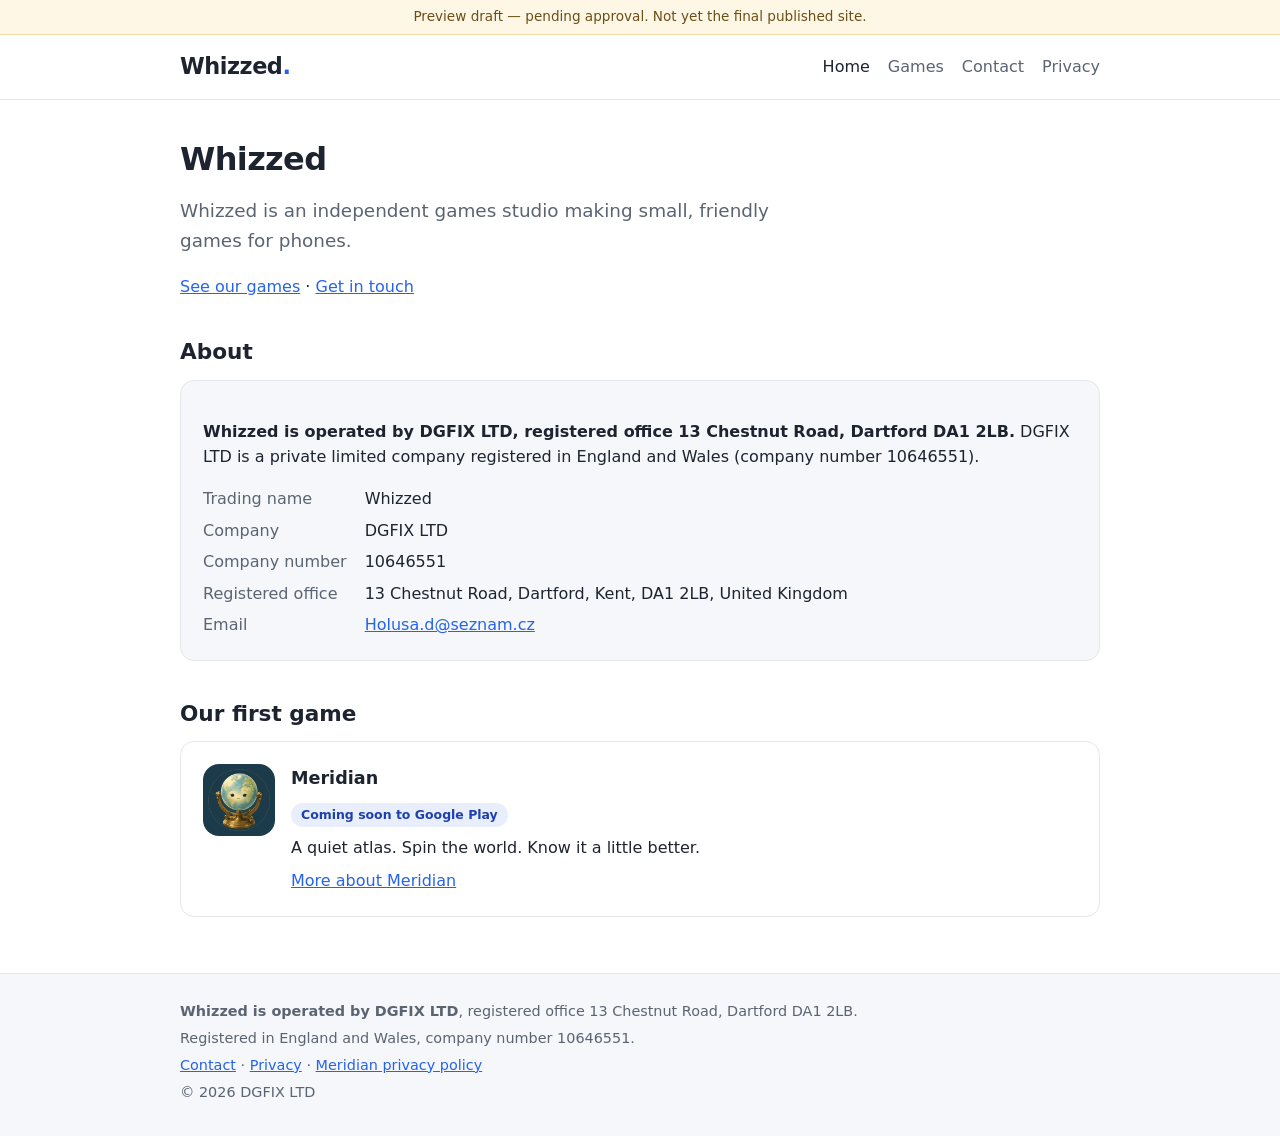
==== index.html @ fcf9a396 "Whizzed site draft: home/about, games, contact, privacy, Meridian privacy policy" ====
<!doctype html>
<html lang="en-GB">
<head>
<meta charset="utf-8">
<meta name="viewport" content="width=device-width,initial-scale=1">
<title>Whizzed — games by DGFIX LTD</title>
<meta name="description" content="Whizzed is an independent games studio operated by DGFIX LTD.">
<meta name="robots" content="noindex">
<link rel="icon" type="image/png" href="assets/img/favicon-32.png">
<link rel="apple-touch-icon" href="assets/img/apple-touch-icon.png">
<link rel="stylesheet" href="assets/site.css">
</head>
<body>
<div class="preview-note">Preview draft — pending approval. Not yet the final published site.</div>
<header class="site"><div class="wrap">
<a class="brand" href="index.html">Whizzed<span>.</span></a>
<nav aria-label="Main"><a href="index.html" aria-current=page>Home</a><a href="games/index.html">Games</a><a href="contact/index.html">Contact</a><a href="privacy/index.html">Privacy</a></nav>
</div></header>
<main><div class="wrap">

<h1>Whizzed</h1>
<p class="lead">Whizzed is an independent games studio making small, friendly games for phones.</p>
<p><a href="games/index.html">See our games</a> · <a href="contact/index.html">Get in touch</a></p>
<h2 id="about">About</h2>
<div class="card soft">
<p><strong>Whizzed is operated by DGFIX LTD, registered office 13 Chestnut Road, Dartford DA1 2LB.</strong> DGFIX LTD is a private limited company registered in England and Wales (company number 10646551).</p>
<dl class="facts">
<dt>Trading name</dt><dd>Whizzed</dd>
<dt>Company</dt><dd>DGFIX LTD</dd>
<dt>Company number</dt><dd>10646551</dd>
<dt>Registered office</dt><dd>13 Chestnut Road, Dartford, Kent, DA1 2LB, United Kingdom</dd>
<dt>Email</dt><dd><a href="mailto:Holusa.d@seznam.cz">Holusa.d@seznam.cz</a></dd>
</dl>
</div>
<h2>Our first game</h2>
<div class="card game">
<img class="icon" src="assets/img/meridian-icon.webp" width="72" height="72" alt="Meridian app icon">
<div><h3 style="margin-top:0">Meridian</h3><span class="badge">Coming soon to Google Play</span>
<p style="margin:0">A quiet atlas. Spin the world. Know it a little better.</p>
<p style="margin:8px 0 0"><a href="games/index.html#meridian">More about Meridian</a></p></div>
</div>

</div></main>
<footer class="site"><div class="wrap">
<p><strong>Whizzed is operated by DGFIX LTD</strong>, registered office 13 Chestnut Road, Dartford DA1 2LB.</p>
<p>Registered in England and Wales, company number 10646551.</p>
<p><a href="contact/index.html">Contact</a> · <a href="privacy/index.html">Privacy</a> · <a href="privacy/meridian/index.html">Meridian privacy policy</a></p>
<p>© 2026 DGFIX LTD</p>
</div></footer>
</body>
</html>
---- assets/site.css ----
:root{--ink:#1d2430;--muted:#5b6472;--line:#e3e6eb;--bg:#ffffff;--soft:#f5f7fa;--accent:#2563eb;--accent-ink:#1e40af}
*{box-sizing:border-box}
html{-webkit-text-size-adjust:100%}
body{margin:0;font:16px/1.6 system-ui,-apple-system,"Segoe UI",Roboto,Helvetica,Arial,sans-serif;color:var(--ink);background:var(--bg)}
a{color:var(--accent)}a:hover{color:var(--accent-ink)}
img{max-width:100%;height:auto;display:block}
.wrap{max-width:960px;margin:0 auto;padding:0 20px}
.preview-note{background:#fff7e6;border-bottom:1px solid #f3dca8;color:#6b4e16;font-size:.85rem;text-align:center;padding:6px 12px}
header.site{border-bottom:1px solid var(--line)}
header.site .wrap{display:flex;align-items:center;justify-content:space-between;gap:16px;flex-wrap:wrap;padding-top:14px;padding-bottom:14px}
.brand{font-weight:800;font-size:1.4rem;letter-spacing:-.02em;color:var(--ink);text-decoration:none}
.brand span{color:var(--accent)}
nav a{color:var(--muted);text-decoration:none;margin-left:18px;font-weight:500}
nav a:first-child{margin-left:0}
nav a[aria-current=page],nav a:hover{color:var(--ink)}
main{padding:40px 0 56px}
h1{font-size:2rem;line-height:1.2;margin:0 0 12px;letter-spacing:-.02em}
h2{font-size:1.35rem;margin:36px 0 10px}
h3{font-size:1.1rem;margin:24px 0 6px}
.lead{font-size:1.15rem;color:var(--muted);max-width:640px}
.card{border:1px solid var(--line);border-radius:14px;padding:22px;background:#fff}
.soft{background:var(--soft)}
.grid{display:grid;gap:20px;grid-template-columns:repeat(auto-fit,minmax(260px,1fr))}
.game{display:flex;gap:16px;align-items:flex-start}
.game img.icon{width:72px;height:72px;border-radius:16px;flex:none}
.badge{display:inline-block;font-size:.78rem;font-weight:600;padding:2px 10px;border-radius:999px;background:#e8eefc;color:var(--accent-ink);margin:4px 0 8px}
.badge.later{background:#eef0f3;color:var(--muted)}
.feature{border-radius:12px;margin:18px 0}
.shots{display:flex;gap:14px;flex-wrap:wrap;margin-top:12px}
.shots img{width:180px;border-radius:12px;border:1px solid var(--line)}
dl.facts{display:grid;grid-template-columns:max-content 1fr;gap:6px 18px;margin:0}
dl.facts dt{color:var(--muted)}dl.facts dd{margin:0}
.policy{max-width:760px}
.policy li{margin:4px 0}
footer.site{border-top:1px solid var(--line);background:var(--soft);color:var(--muted);font-size:.9rem}
footer.site .wrap{padding-top:22px;padding-bottom:28px}
footer.site p{margin:4px 0}
@media (max-width:560px){h1{font-size:1.6rem}nav a{margin-left:12px}.game{flex-direction:column}}
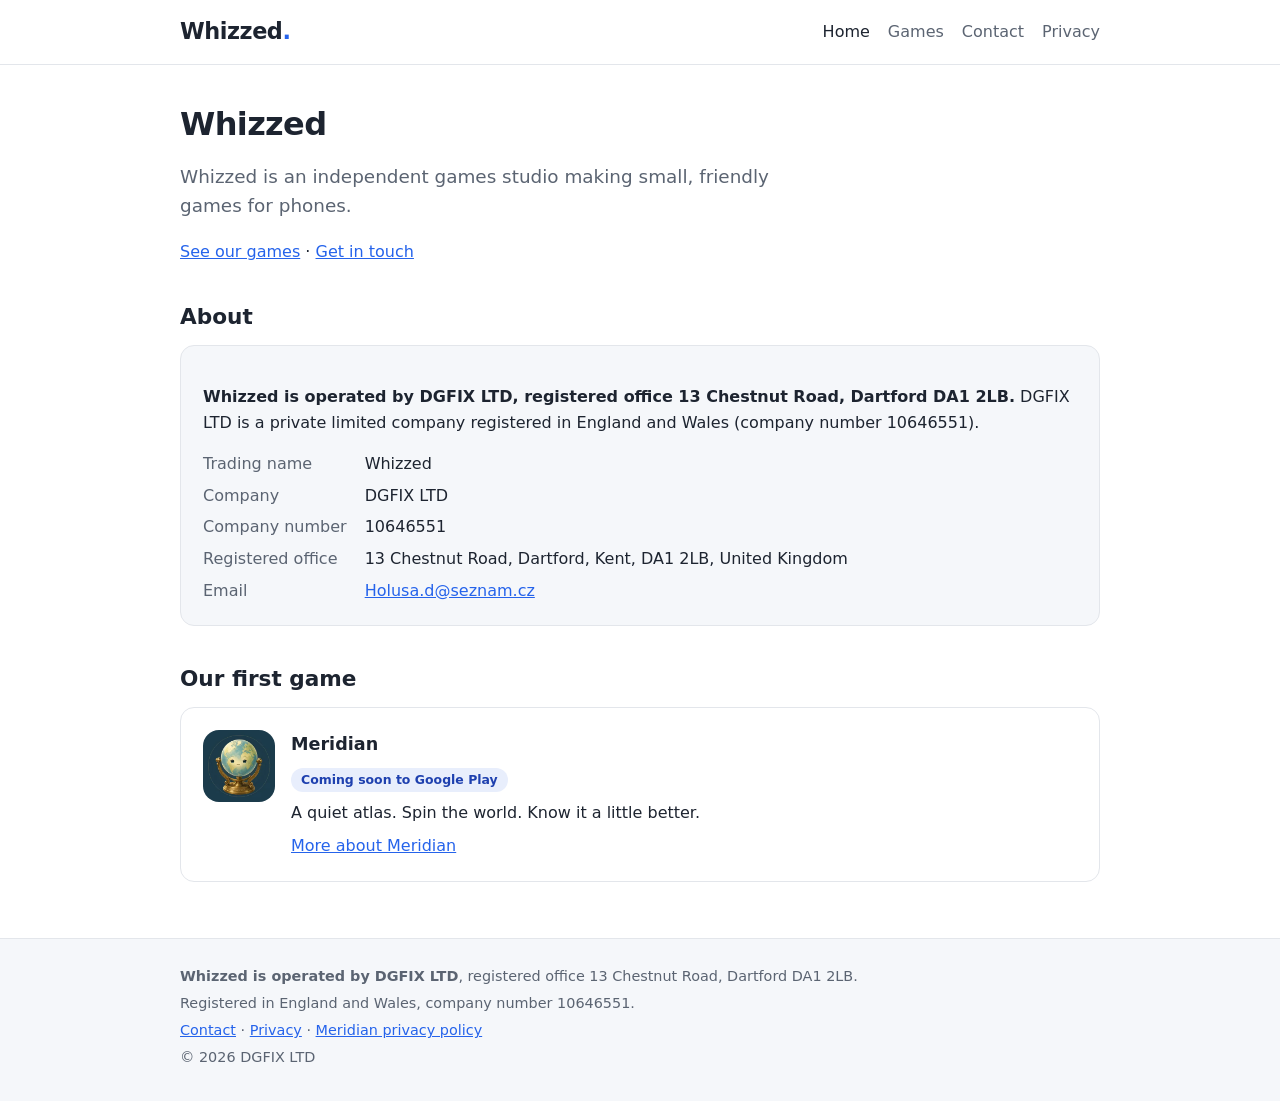
==== commit c3026953: "Rebuild without preview banner and noindex" ====
--- a/index.html
+++ b/index.html
@@ -5,13 +5,13 @@
 <meta name="viewport" content="width=device-width,initial-scale=1">
 <title>Whizzed — games by DGFIX LTD</title>
 <meta name="description" content="Whizzed is an independent games studio operated by DGFIX LTD.">
-<meta name="robots" content="noindex">
+
 <link rel="icon" type="image/png" href="assets/img/favicon-32.png">
 <link rel="apple-touch-icon" href="assets/img/apple-touch-icon.png">
 <link rel="stylesheet" href="assets/site.css">
 </head>
 <body>
-<div class="preview-note">Preview draft — pending approval. Not yet the final published site.</div>
+
 <header class="site"><div class="wrap">
 <a class="brand" href="index.html">Whizzed<span>.</span></a>
 <nav aria-label="Main"><a href="index.html" aria-current=page>Home</a><a href="games/index.html">Games</a><a href="contact/index.html">Contact</a><a href="privacy/index.html">Privacy</a></nav>
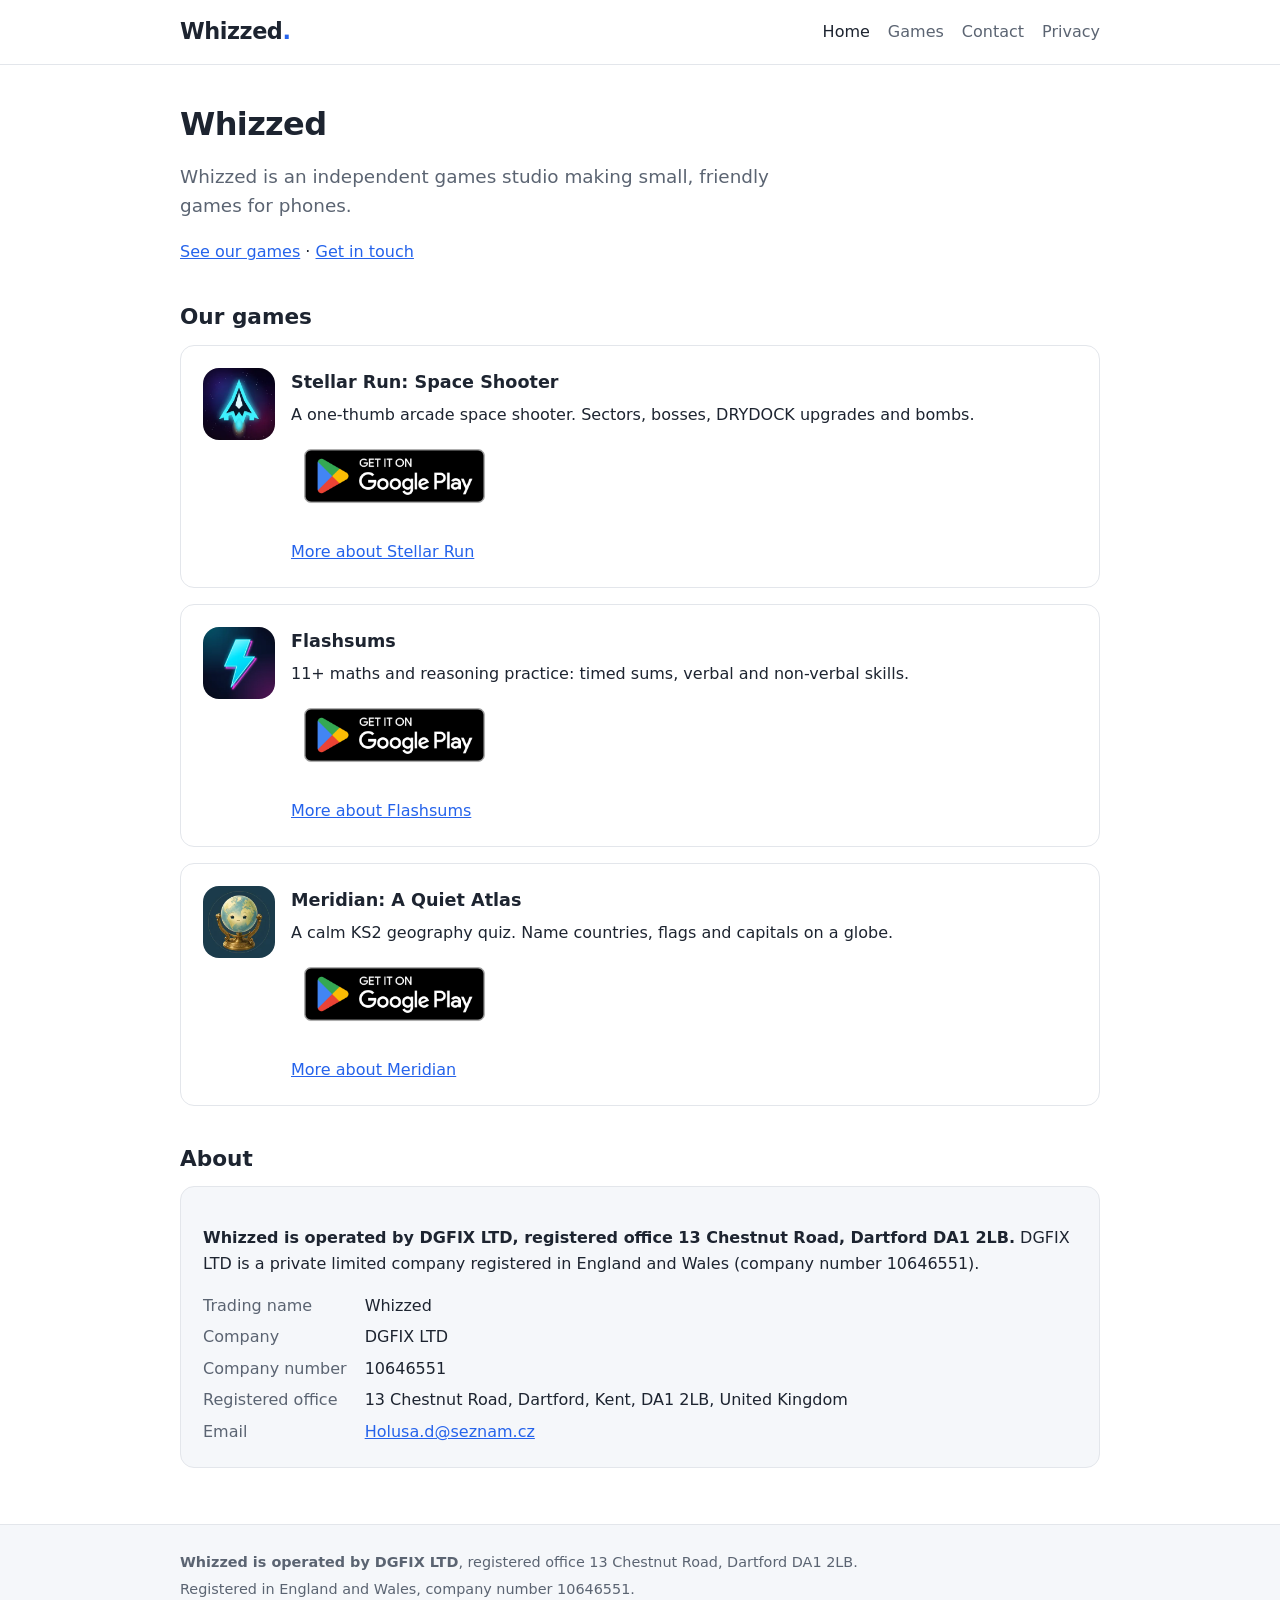
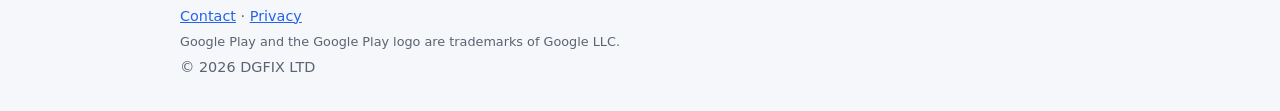
==== commit 6b2c0ce2: "Show the three live Play apps, with landing pages and a Stellar privacy policy Update Home and Games" ====
--- a/index.html
+++ b/index.html
@@ -4,7 +4,7 @@
 <meta charset="utf-8">
 <meta name="viewport" content="width=device-width,initial-scale=1">
 <title>Whizzed — games by DGFIX LTD</title>
-<meta name="description" content="Whizzed is an independent games studio operated by DGFIX LTD.">
+<meta name="description" content="Whizzed is an independent games studio operated by DGFIX LTD. Games include Stellar Run, Flashsums and Meridian, on Google Play.">
 
 <link rel="icon" type="image/png" href="assets/img/favicon-32.png">
 <link rel="apple-touch-icon" href="assets/img/apple-touch-icon.png">
@@ -21,6 +21,34 @@
 <h1>Whizzed</h1>
 <p class="lead">Whizzed is an independent games studio making small, friendly games for phones.</p>
 <p><a href="games/index.html">See our games</a> · <a href="contact/index.html">Get in touch</a></p>
+<h2>Our games</h2>
+<div class="card game" id="home-stellar-run">
+<img class="icon" src="assets/img/stellar-run-icon.webp" width="72" height="72" alt="Stellar Run app icon">
+<div>
+<h3 style="margin-top:0">Stellar Run: Space Shooter</h3>
+<p style="margin:0">A one-thumb arcade space shooter. Sectors, bosses, DRYDOCK upgrades and bombs.</p>
+<a class="play-badge" href="https://play.google.com/store/apps/details?id=com.stellarrun.game"><img src="assets/img/google-play-badge.png" alt="Get it on Google Play" width="646" height="250"></a>
+<p style="margin:8px 0 0"><a href="games/stellar-run/index.html">More about Stellar Run</a></p>
+</div>
+</div>
+<div class="card game" id="home-flashsums" style="margin-top:16px">
+<img class="icon" src="assets/img/flashsums-icon.webp" width="72" height="72" alt="Flashsums app icon">
+<div>
+<h3 style="margin-top:0">Flashsums</h3>
+<p style="margin:0">11+ maths and reasoning practice: timed sums, verbal and non-verbal skills.</p>
+<a class="play-badge" href="https://play.google.com/store/apps/details?id=com.whizzed.flashsums"><img src="assets/img/google-play-badge.png" alt="Get it on Google Play" width="646" height="250"></a>
+<p style="margin:8px 0 0"><a href="games/flashsums/index.html">More about Flashsums</a></p>
+</div>
+</div>
+<div class="card game" id="home-meridian" style="margin-top:16px">
+<img class="icon" src="assets/img/meridian-icon.webp" width="72" height="72" alt="Meridian app icon">
+<div>
+<h3 style="margin-top:0">Meridian: A Quiet Atlas</h3>
+<p style="margin:0">A calm KS2 geography quiz. Name countries, flags and capitals on a globe.</p>
+<a class="play-badge" href="https://play.google.com/store/apps/details?id=com.whizzed.meridian"><img src="assets/img/google-play-badge.png" alt="Get it on Google Play" width="646" height="250"></a>
+<p style="margin:8px 0 0"><a href="games/meridian/index.html">More about Meridian</a></p>
+</div>
+</div>
 <h2 id="about">About</h2>
 <div class="card soft">
 <p><strong>Whizzed is operated by DGFIX LTD, registered office 13 Chestnut Road, Dartford DA1 2LB.</strong> DGFIX LTD is a private limited company registered in England and Wales (company number 10646551).</p>
@@ -32,19 +60,13 @@
 <dt>Email</dt><dd><a href="mailto:Holusa.d@seznam.cz">Holusa.d@seznam.cz</a></dd>
 </dl>
 </div>
-<h2>Our first game</h2>
-<div class="card game">
-<img class="icon" src="assets/img/meridian-icon.webp" width="72" height="72" alt="Meridian app icon">
-<div><h3 style="margin-top:0">Meridian</h3><span class="badge">Coming soon to Google Play</span>
-<p style="margin:0">A quiet atlas. Spin the world. Know it a little better.</p>
-<p style="margin:8px 0 0"><a href="games/index.html#meridian">More about Meridian</a></p></div>
-</div>
 
 </div></main>
 <footer class="site"><div class="wrap">
 <p><strong>Whizzed is operated by DGFIX LTD</strong>, registered office 13 Chestnut Road, Dartford DA1 2LB.</p>
 <p>Registered in England and Wales, company number 10646551.</p>
-<p><a href="contact/index.html">Contact</a> · <a href="privacy/index.html">Privacy</a> · <a href="privacy/meridian/index.html">Meridian privacy policy</a></p>
+<p><a href="contact/index.html">Contact</a> · <a href="privacy/index.html">Privacy</a></p>
+<p class="play-legal">Google Play and the Google Play logo are trademarks of Google LLC.</p>
 <p>© 2026 DGFIX LTD</p>
 </div></footer>
 </body>
--- a/assets/site.css
+++ b/assets/site.css
@@ -36,3 +36,8 @@
 footer.site .wrap{padding-top:22px;padding-bottom:28px}
 footer.site p{margin:4px 0}
 @media (max-width:560px){h1{font-size:1.6rem}nav a{margin-left:12px}.game{flex-direction:column}}
+.play-badge{display:inline-block;margin:8px 0;line-height:0}
+.play-badge img{height:80px;width:auto;max-width:260px;display:block}
+.play-legal{font-size:.8rem;color:var(--muted)}
+.more-games{margin-top:28px}
+.more-games ul{padding-left:1.2em}
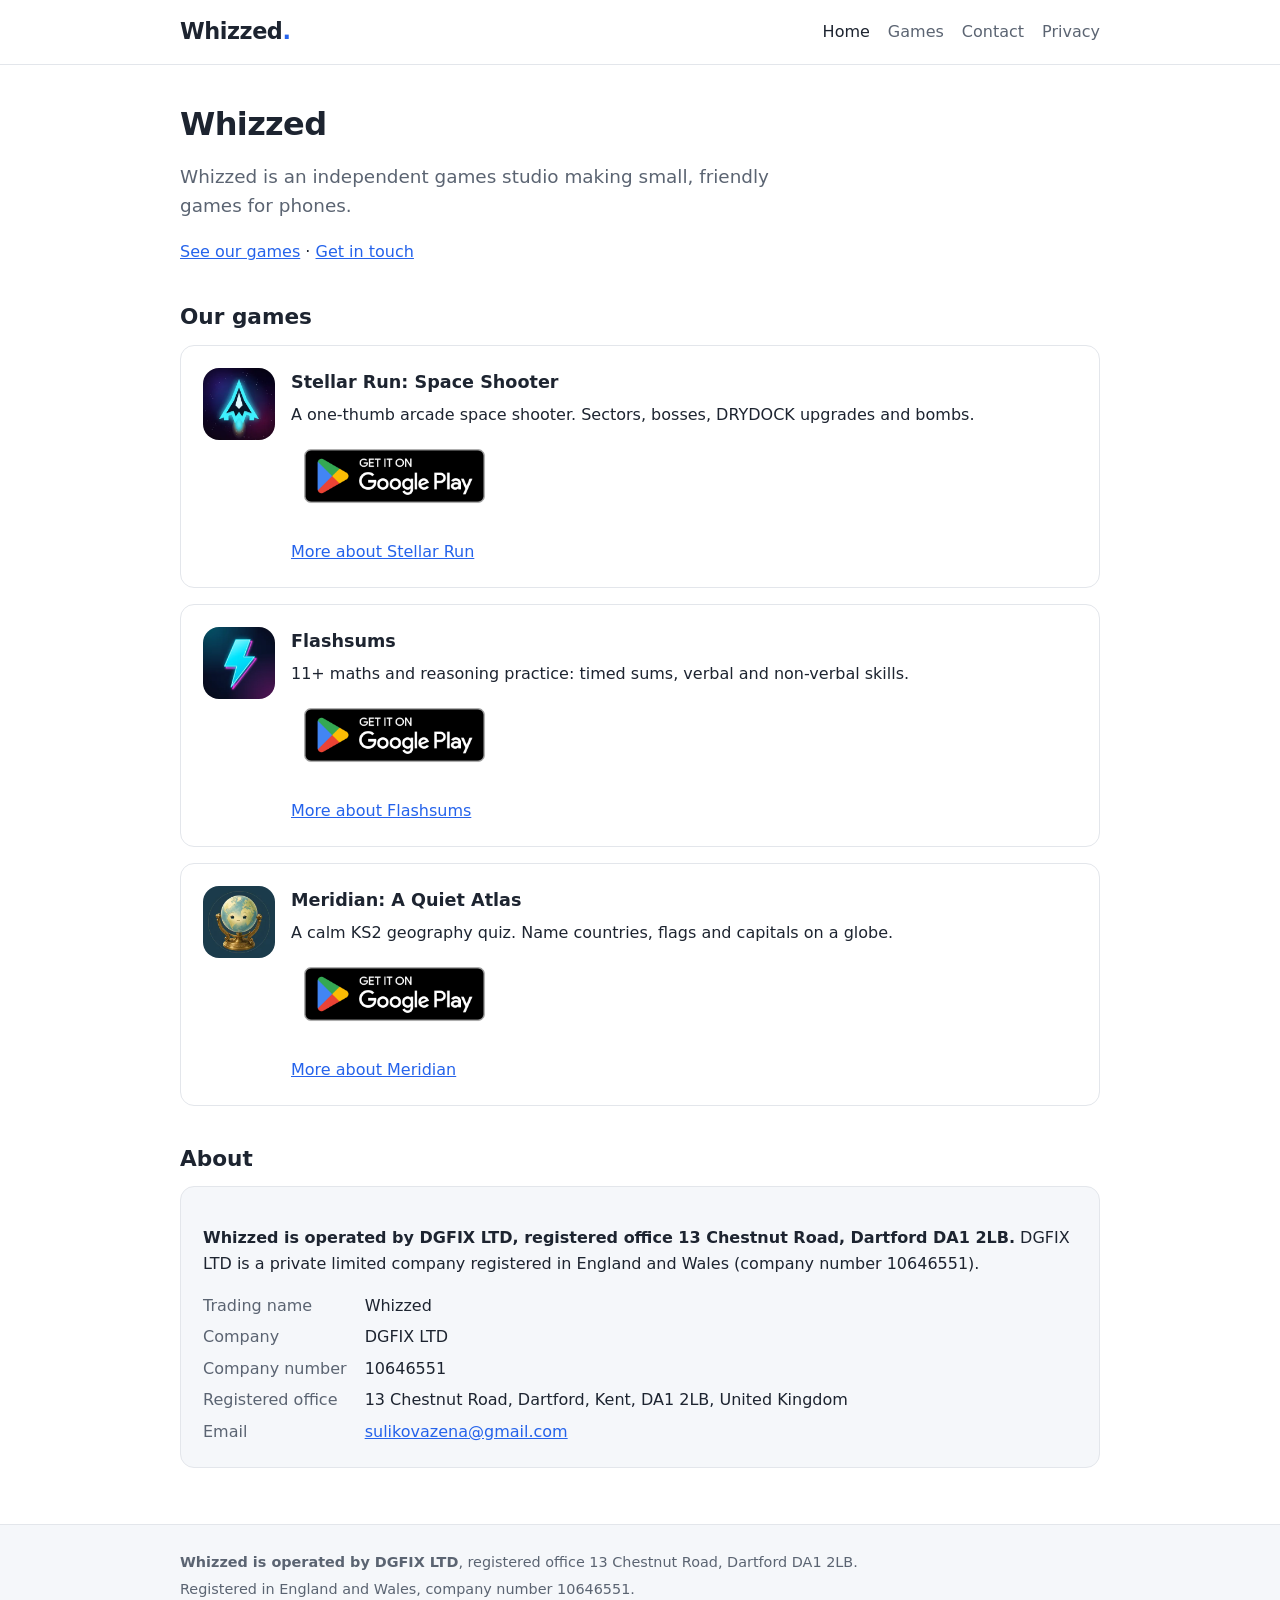
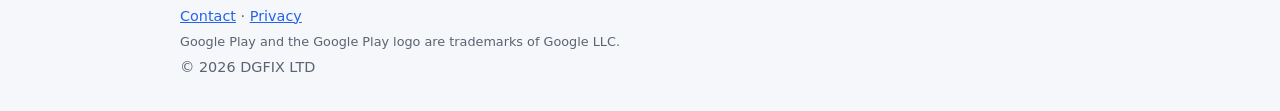
==== commit f8611b71: "Publish remaining live apps: game landings, Play badges, and site contact email Add Stellar Run and " ====
--- a/index.html
+++ b/index.html
@@ -57,7 +57,7 @@
 <dt>Company</dt><dd>DGFIX LTD</dd>
 <dt>Company number</dt><dd>10646551</dd>
 <dt>Registered office</dt><dd>13 Chestnut Road, Dartford, Kent, DA1 2LB, United Kingdom</dd>
-<dt>Email</dt><dd><a href="mailto:Holusa.d@seznam.cz">Holusa.d@seznam.cz</a></dd>
+<dt>Email</dt><dd><a href="mailto:sulikovazena@gmail.com">sulikovazena@gmail.com</a></dd>
 </dl>
 </div>
 
